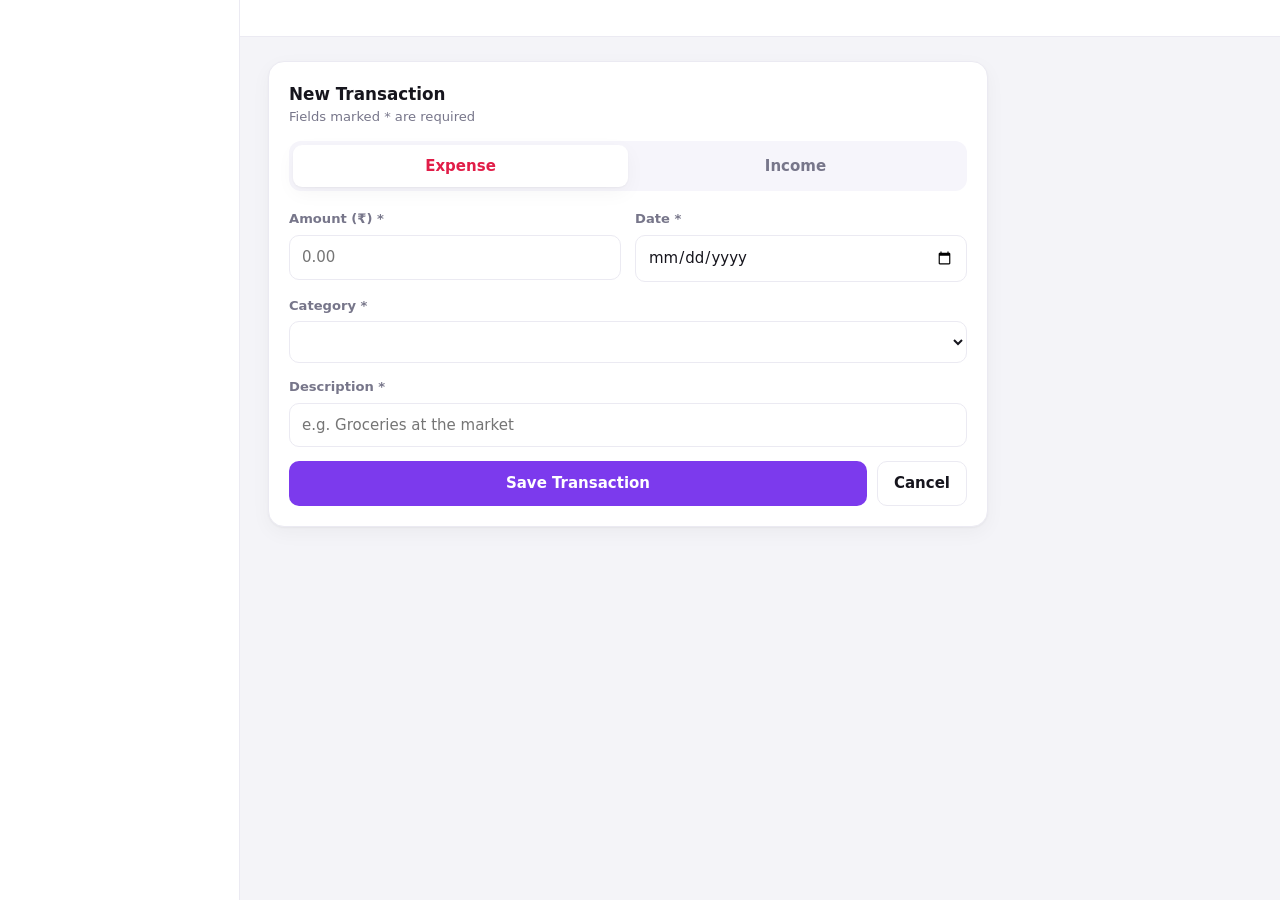
==== add.html @ e3aa0c01 "edited all files" ====
<!DOCTYPE html>
<html lang="en">
<head>
  <meta charset="UTF-8" />
  <meta name="viewport" content="width=device-width, initial-scale=1.0" />
  <title>Add Transaction - Expense Tracker</title>
  <script>
    (function () {
      try {
        var t = localStorage.getItem('expenseTracker.theme');
        if (!t) t = window.matchMedia('(prefers-color-scheme: dark)').matches ? 'dark' : 'light';
        document.documentElement.setAttribute('data-theme', t);
      } catch (e) { document.documentElement.setAttribute('data-theme', 'light'); }
    })();
  </script>
  <link rel="stylesheet" href="css/styles.css" />
  <script defer src="js/storage.js"></script>
  <script defer src="js/validation.js"></script>
  <script defer src="js/core.js"></script>
  <script defer src="js/add.js"></script>
</head>
<body>
  <div class="shell">
    <aside class="sidebar" id="sidebar"></aside>
    <div class="main">
      <div id="debtBanner" hidden></div>
      <header class="topbar" id="topbar"></header>

      <main class="content">
        <section class="panel form-panel">
          <div class="panel-head">
            <div>
              <h2 class="panel-title" id="formTitle">New Transaction</h2>
              <p class="panel-sub">Fields marked * are required</p>
            </div>
          </div>

          <form id="txForm" novalidate autocomplete="off">
            <div class="type-toggle" role="radiogroup" aria-label="Transaction type">
              <input type="radio" name="type" id="typeExpense" value="expense" checked />
              <label for="typeExpense" class="toggle-expense">Expense</label>
              <input type="radio" name="type" id="typeIncome" value="income" />
              <label for="typeIncome" class="toggle-income">Income</label>
            </div>

            <div class="field-row">
              <div class="field">
                <label for="amount">Amount (₹) *</label>
                <input id="amount" name="amount" type="text" inputmode="decimal" placeholder="0.00" aria-describedby="amountError" />
                <small class="error" id="amountError" aria-live="polite"></small>
              </div>
              <div class="field">
                <label for="date">Date *</label>
                <input id="date" name="date" type="date" aria-describedby="dateError" />
                <small class="error" id="dateError" aria-live="polite"></small>
              </div>
            </div>

            <div class="field">
              <label for="category">Category *</label>
              <select id="category" name="category" aria-describedby="categoryError"></select>
              <small class="error" id="categoryError" aria-live="polite"></small>
            </div>

            <div class="field">
              <label for="description" id="descriptionLabel">Description *</label>
              <input id="description" name="description" type="text" maxlength="60" placeholder="e.g. Groceries at the market" aria-describedby="descriptionError" />
              <small class="error" id="descriptionError" aria-live="polite"></small>
            </div>

            <fieldset id="debtFields" class="debt-fields" hidden>
              <legend id="debtLegend">Borrowed money details</legend>
              <div class="field">
                <label for="lender" id="lenderLabel">Borrowed from *</label>
                <input id="lender" name="lender" type="text" maxlength="40" placeholder="Person's name" aria-describedby="lenderError" />
                <small class="error" id="lenderError" aria-live="polite"></small>
              </div>
              <div class="field">
                <label for="repayDays" id="repayDaysLabel">Pay back within (days) *</label>
                <div class="chips" id="repayChips">
                  <button type="button" class="chip" data-days="7">7 days</button>
                  <button type="button" class="chip" data-days="15">15 days</button>
                  <button type="button" class="chip" data-days="20">20 days</button>
                  <button type="button" class="chip" data-days="30">30 days</button>
                </div>
                <input id="repayDays" name="repayDays" type="number" min="1" max="3650" step="1" placeholder="Or enter number of days" aria-describedby="repayDaysError" />
                <small class="error" id="repayDaysError" aria-live="polite"></small>
                <p class="due-preview" id="duePreview"></p>
              </div>
              <label class="checkbox">
                <input type="checkbox" id="repaid" name="repaid" /> <span id="repaidLabel">Already repaid</span>
              </label>
            </fieldset>

            <div class="form-actions">
              <button type="submit" id="submitBtn" class="btn btn-primary">Save Transaction</button>
              <a href="transactions.html" id="cancelBtn" class="btn btn-ghost">Cancel</a>
            </div>
          </form>
        </section>
      </main>
    </div>
  </div>
  <nav class="bottom-nav" id="bottomNav" aria-label="Main"></nav>
</body>
</html>
---- css/styles.css ----
/* ========== Theme ========== */
:root {
  --bg: #f4f4f8;
  --surface: #ffffff;
  --surface-2: #f6f5fb;
  --text: #16151d;
  --text-muted: #77768a;
  --border: #ebeaf2;
  --primary: #7c3aed;
  --primary-hover: #6d28d9;
  --primary-soft: #f1eafe;
  --hero-from: #6d28d9;
  --hero-to: #a855f7;
  --income: #16a34a;
  --income-bg: #e7f7ec;
  --expense: #e11d48;
  --expense-bg: #fdeaef;
  --warning: #c26a06;
  --warning-bg: #fff3e0;
  --blue: #2563eb;
  --blue-bg: #e7efff;
  --teal: #0d9488;
  --teal-bg: #e1f6f3;
  --radius: 16px;
  --radius-sm: 10px;
  --shadow: 0 1px 2px rgba(22, 21, 29, 0.04), 0 6px 20px rgba(22, 21, 29, 0.04);
  --focus: 0 0 0 3px rgba(124, 58, 237, 0.3);
  --sidebar-w: 240px;
  color-scheme: light;
}
[data-theme="dark"] {
  --bg: #0f0e15;
  --surface: #18171f;
  --surface-2: #211f2b;
  --text: #ecebf3;
  --text-muted: #9a98ad;
  --border: #2a2836;
  --primary: #9b6bff;
  --primary-hover: #ad85ff;
  --primary-soft: rgba(155, 107, 255, 0.14);
  --hero-from: #5b21b6;
  --hero-to: #9333ea;
  --income: #22c55e;
  --income-bg: rgba(34, 197, 94, 0.13);
  --expense: #fb7185;
  --expense-bg: rgba(251, 113, 133, 0.13);
  --warning: #fbbf24;
  --warning-bg: rgba(251, 191, 36, 0.12);
  --blue: #60a5fa;
  --blue-bg: rgba(96, 165, 250, 0.14);
  --teal: #2dd4bf;
  --teal-bg: rgba(45, 212, 191, 0.13);
  --shadow: 0 6px 20px rgba(0, 0, 0, 0.35);
  --focus: 0 0 0 3px rgba(155, 107, 255, 0.4);
  color-scheme: dark;
}

/* ========== Base ========== */
*, *::before, *::after { box-sizing: border-box; }
[hidden] { display: none !important; }
html { -webkit-text-size-adjust: 100%; }
body {
  margin: 0;
  font-family: "Inter", "Segoe UI", system-ui, -apple-system, Roboto, Arial, sans-serif;
  background: var(--bg);
  color: var(--text);
  line-height: 1.5;
  font-size: 15px;
}
h1, h2, h3, p { margin: 0; }
a { color: var(--primary); text-decoration: none; }
button, input, select { font: inherit; color: inherit; }
:focus-visible { outline: none; box-shadow: var(--focus); }
.muted { color: var(--text-muted); }

/* ========== Shell ========== */
.shell { display: flex; min-height: 100vh; }
.sidebar {
  width: var(--sidebar-w);
  flex-shrink: 0;
  background: var(--surface);
  border-right: 1px solid var(--border);
  padding: 24px 16px;
  display: flex;
  flex-direction: column;
  gap: 28px;
  position: sticky;
  top: 0;
  height: 100vh;
}
.brand { font-size: 1.35rem; font-weight: 800; letter-spacing: -0.03em; color: var(--text); padding: 0 10px; }
.brand-accent { color: var(--primary); margin-left: 2px; }
.side-nav { display: flex; flex-direction: column; gap: 4px; }
.side-link {
  display: block;
  padding: 10px 12px;
  border-radius: var(--radius-sm);
  color: var(--text-muted);
  font-weight: 600;
  transition: background 0.15s, color 0.15s;
}
.side-link:hover { background: var(--surface-2); color: var(--text); }
.side-link.active { background: var(--primary-soft); color: var(--primary); }
.side-foot { margin-top: auto; display: flex; flex-direction: column; gap: 8px; }
.side-btn { background: none; border: 1px solid var(--border); text-align: left; cursor: pointer; width: 100%; }
.side-note { font-size: 0.78rem; color: var(--text-muted); padding: 0 4px; }

.main { flex: 1; min-width: 0; display: flex; flex-direction: column; }
.topbar {
  display: flex;
  align-items: center;
  gap: 16px;
  padding: 18px 28px;
  background: var(--surface);
  border-bottom: 1px solid var(--border);
}
.top-heading { min-width: 0; }
.page-title { font-size: 1.25rem; font-weight: 750; letter-spacing: -0.02em; }
.page-sub { font-size: 0.85rem; color: var(--text-muted); }
.top-search { flex: 1; max-width: 420px; margin-left: auto; }
.top-search input { background: var(--surface-2); border-color: transparent; }
.top-actions { display: flex; gap: 8px; align-items: center; }
.content { padding: 24px 28px 40px; display: flex; flex-direction: column; gap: 20px; max-width: 1280px; width: 100%; }

.mobile-only { display: none !important; }
.bottom-nav { display: none; }

/* ========== Banner ========== */
.debt-banner {
  display: flex;
  align-items: flex-start;
  gap: 12px;
  padding: 12px 28px;
  background: var(--warning-bg);
  border-bottom: 1px solid var(--warning);
  position: sticky;
  top: 0;
  z-index: 40;
}
.debt-banner.overdue { background: var(--expense-bg); border-color: var(--expense); }
.banner-body { flex: 1; min-width: 0; }
.banner-title { display: block; }
.banner-list { margin: 4px 0 0; padding-left: 18px; font-size: 0.9rem; }
.link-btn { background: none; border: none; padding: 0; color: var(--primary); font-weight: 600; cursor: pointer; text-decoration: underline; }

/* ========== Hero ========== */
.hero {
  background: linear-gradient(120deg, var(--hero-from), var(--hero-to));
  color: #fff;
  border-radius: var(--radius);
  padding: 26px 28px;
  display: flex;
  justify-content: space-between;
  align-items: flex-end;
  gap: 20px;
  flex-wrap: wrap;
  box-shadow: 0 12px 30px rgba(124, 58, 237, 0.25);
}
.hero-label { font-size: 0.9rem; opacity: 0.85; font-weight: 500; }
.hero-value { font-size: 2.4rem; font-weight: 800; letter-spacing: -0.03em; line-height: 1.15; margin-top: 4px; word-break: break-word; }
.hero-sub { font-size: 0.85rem; opacity: 0.8; margin-top: 4px; }
.hero-actions { display: flex; gap: 10px; flex-wrap: wrap; }
.btn-hero { background: rgba(255, 255, 255, 0.16); color: #fff; border: 1px solid rgba(255, 255, 255, 0.35); }
.btn-hero:hover { background: rgba(255, 255, 255, 0.26); }
.btn-hero-solid { background: #fff; color: var(--hero-from); }
.btn-hero-solid:hover { background: #f3eeff; }

/* ========== Stats ========== */
.stats { display: grid; grid-template-columns: repeat(4, 1fr); gap: 16px; }
.stats-3 { grid-template-columns: repeat(3, 1fr); }
.stat {
  background: var(--surface);
  border: 1px solid var(--border);
  border-radius: var(--radius);
  padding: 18px 20px;
  display: flex;
  justify-content: space-between;
  align-items: center;
  gap: 12px;
  box-shadow: var(--shadow);
  min-width: 0;
}
.stat > div { min-width: 0; }
.stat-value { font-size: 1.35rem; font-weight: 750; letter-spacing: -0.02em; word-break: break-word; }
.stat-value.negative { color: var(--expense); }
.stat-label { font-size: 0.82rem; color: var(--text-muted); font-weight: 500; }
.stat-tag {
  flex-shrink: 0;
  min-width: 46px;
  height: 46px;
  padding: 0 8px;
  border-radius: 12px;
  display: grid;
  place-items: center;
  font-size: 0.75rem;
  font-weight: 800;
  letter-spacing: 0.04em;
  color: #fff;
}
.tag-income { background: var(--income); }
.tag-expense { background: var(--expense); }
.tag-pay { background: var(--blue); }
.tag-receive { background: var(--teal); }

/* ========== Panels ========== */
.grid-2 { display: grid; grid-template-columns: minmax(0, 1fr) minmax(0, 1.4fr); gap: 20px; align-items: start; }
.grid-2 + .grid-2 { grid-template-columns: 1fr 1fr; }
.panel {
  background: var(--surface);
  border: 1px solid var(--border);
  border-radius: var(--radius);
  padding: 20px;
  box-shadow: var(--shadow);
  min-width: 0;
}
.panel-head { display: flex; justify-content: space-between; align-items: flex-start; gap: 12px; margin-bottom: 14px; flex-wrap: wrap; }
.panel-title { font-size: 1.05rem; font-weight: 700; }
.panel-sub { font-size: 0.82rem; color: var(--text-muted); }
.sub-title { font-size: 0.9rem; font-weight: 650; margin: 18px 0 8px; }
.empty { text-align: center; color: var(--text-muted); padding: 24px 8px; font-size: 0.92rem; }

/* ========== Badges & pills ========== */
.cat-badge {
  flex-shrink: 0;
  width: 40px;
  height: 40px;
  border-radius: 10px;
  display: grid;
  place-items: center;
  font-size: 0.72rem;
  font-weight: 800;
  letter-spacing: 0.03em;
  background: var(--surface-2);
  border: 1px solid var(--border);
}
.cat-badge.income { color: var(--income); background: var(--income-bg); border-color: transparent; }
.cat-badge.expense { color: var(--expense); background: var(--expense-bg); border-color: transparent; }

.pill {
  display: inline-block;
  padding: 2px 10px;
  border-radius: 999px;
  font-size: 0.75rem;
  font-weight: 700;
  border: 1px solid transparent;
  white-space: nowrap;
}
.pill-income { background: var(--income-bg); color: var(--income); }
.pill-expense { background: var(--surface-2); color: var(--text-muted); border-color: var(--border); }
.pill-pending { background: var(--blue-bg); color: var(--blue); }
.pill-due-soon { background: var(--warning-bg); color: var(--warning); border-color: var(--warning); }
.pill-overdue { background: var(--expense-bg); color: var(--expense); border-color: var(--expense); }
.pill-repaid { background: var(--income-bg); color: var(--income); border-color: var(--income); }

.amount { font-weight: 700; white-space: nowrap; }
.amount.income { color: var(--income); }
.amount.expense { color: var(--text); }

/* ========== Tables ========== */
.tx-table { width: 100%; border-collapse: collapse; }
.tx-table th {
  text-align: left;
  font-size: 0.75rem;
  font-weight: 600;
  color: var(--text-muted);
  text-transform: uppercase;
  letter-spacing: 0.05em;
  padding: 10px 12px;
  background: var(--surface-2);
  border-bottom: 1px solid var(--border);
}
.tx-table th:first-child { border-radius: 8px 0 0 8px; }
.tx-table th:last-child { border-radius: 0 8px 8px 0; }
.tx-table td { padding: 12px; border-bottom: 1px solid var(--border); vertical-align: middle; font-size: 0.9rem; }
.tx-table tbody tr:last-child td { border-bottom: none; }
.tx-table tbody tr:hover td { background: var(--surface-2); }
.num { text-align: right; }
.tx-cell { display: flex; align-items: center; gap: 12px; min-width: 0; }
.tx-text { display: flex; flex-direction: column; min-width: 0; }
.tx-title { font-weight: 650; }
.tx-desc { font-size: 0.8rem; color: var(--text-muted); overflow: hidden; text-overflow: ellipsis; }
.row-actions { display: inline-flex; gap: 6px; justify-content: flex-end; flex-wrap: wrap; }

/* ========== Loans list ========== */
.loan-list { list-style: none; margin: 0; padding: 0; display: flex; flex-direction: column; gap: 10px; }
.loan-item {
  display: grid;
  grid-template-columns: auto 1fr auto;
  align-items: center;
  gap: 8px 12px;
  padding: 12px;
  border: 1px solid var(--border);
  border-radius: 12px;
}
.loan-item.overdue { border-color: var(--expense); }
.loan-item.due-soon { border-color: var(--warning); }
.loan-info { display: flex; flex-direction: column; min-width: 0; }
.loan-right { display: flex; flex-direction: column; align-items: flex-end; gap: 4px; }
.loan-item .btn { grid-column: 2 / -1; justify-self: end; }

/* ========== Summary & charts ========== */
.month-stats { display: grid; grid-template-columns: repeat(4, 1fr); gap: 10px; }
.month-stats > div { background: var(--surface-2); border-radius: var(--radius-sm); padding: 10px 12px; min-width: 0; }
.mini { font-weight: 700; margin-top: 2px; overflow: hidden; text-overflow: ellipsis; white-space: nowrap; }
.mini.income { color: var(--income); }
.mini.expense { color: var(--expense); }
.chart-wrap { position: relative; width: 100%; }
.chart-bar { height: 240px; }
.chart-donut { height: 230px; margin-bottom: 14px; }
.breakdown { list-style: none; margin: 0; padding: 0; }
.breakdown-item { margin-bottom: 10px; }
.breakdown-row { display: flex; justify-content: space-between; gap: 10px; font-size: 0.86rem; margin-bottom: 4px; }
.breakdown-name { font-weight: 600; display: inline-flex; align-items: center; gap: 8px; }
.dot { width: 10px; height: 10px; border-radius: 50%; display: inline-block; }
.bar { height: 6px; background: var(--surface-2); border-radius: 999px; overflow: hidden; }
.bar-fill { height: 100%; border-radius: 999px; }

/* ========== Forms ========== */
.form-panel { max-width: 720px; }
.type-toggle { display: grid; grid-template-columns: 1fr 1fr; background: var(--surface-2); border-radius: 12px; padding: 4px; margin-bottom: 18px; }
.type-toggle input { position: absolute; opacity: 0; pointer-events: none; }
.type-toggle label { text-align: center; padding: 10px; border-radius: 9px; cursor: pointer; font-weight: 650; color: var(--text-muted); transition: all 0.15s; }
.type-toggle input:focus-visible + label { box-shadow: var(--focus); }
#typeExpense:checked + label { background: var(--surface); color: var(--expense); box-shadow: var(--shadow); }
#typeIncome:checked + label { background: var(--surface); color: var(--income); box-shadow: var(--shadow); }

.field { display: flex; flex-direction: column; gap: 6px; margin-bottom: 14px; min-width: 0; }
.field label { font-size: 0.82rem; font-weight: 600; color: var(--text-muted); }
.field-row { display: grid; grid-template-columns: 1fr 1fr; gap: 14px; }
input[type="text"], input[type="number"], input[type="date"], input[type="month"], input[type="search"], select {
  width: 100%;
  padding: 10px 12px;
  min-height: 42px;
  border: 1px solid var(--border);
  border-radius: var(--radius-sm);
  background: var(--surface);
  transition: border-color 0.15s, box-shadow 0.15s;
}
input:focus, select:focus { outline: none; border-color: var(--primary); box-shadow: var(--focus); }
.input-sm { width: auto !important; min-height: 36px !important; padding: 6px 10px !important; }
.is-invalid, .is-invalid:focus { border-color: var(--expense) !important; box-shadow: 0 0 0 3px var(--expense-bg) !important; }
.error { color: var(--expense); font-size: 0.8rem; }
.error:empty { display: none; }

.debt-fields { border: 1px dashed var(--primary); background: var(--primary-soft); border-radius: 12px; padding: 14px 16px 6px; margin: 0 0 14px; }
.debt-fields legend { font-weight: 700; font-size: 0.9rem; padding: 0 6px; }
.chips { display: flex; flex-wrap: wrap; gap: 6px; margin-bottom: 6px; }
.chip { padding: 6px 12px; border-radius: 999px; border: 1px solid var(--border); background: var(--surface); cursor: pointer; font-size: 0.85rem; font-weight: 600; }
.chip:hover { border-color: var(--primary); }
.chip.active { background: var(--primary); border-color: var(--primary); color: #fff; }
.due-preview { font-size: 0.85rem; font-weight: 600; color: var(--primary); }
.checkbox { display: flex; align-items: center; gap: 8px; font-size: 0.9rem; margin-bottom: 8px; cursor: pointer; }
.checkbox input { width: 18px; height: 18px; accent-color: var(--primary); }
.form-actions { display: flex; gap: 10px; margin-top: 8px; }
.form-actions .btn-primary { flex: 1; }

.filters { display: grid; grid-template-columns: repeat(4, minmax(0, 1fr)) auto; gap: 10px; align-items: end; margin-bottom: 14px; }
.filters .field { margin-bottom: 0; }

/* ========== Buttons ========== */
.btn {
  display: inline-flex;
  align-items: center;
  justify-content: center;
  padding: 10px 16px;
  min-height: 42px;
  border-radius: var(--radius-sm);
  border: 1px solid transparent;
  font-weight: 650;
  cursor: pointer;
  white-space: nowrap;
  transition: background 0.15s, border-color 0.15s, transform 0.1s;
}
.btn:active { transform: scale(0.98); }
.btn-primary { background: var(--primary); color: #fff; }
.btn-primary:hover { background: var(--primary-hover); }
.btn-secondary { background: var(--surface-2); border-color: var(--border); color: var(--text); }
.btn-ghost { background: var(--surface); border-color: var(--border); color: var(--text); }
.btn-ghost:hover { background: var(--surface-2); }
.btn-danger { background: var(--expense); color: #fff; }
.btn-danger-ghost { background: var(--surface); border-color: var(--border); color: var(--expense); }
.btn-danger-ghost:hover { background: var(--expense-bg); border-color: var(--expense); }
.btn-success { background: var(--income-bg); color: var(--income); border-color: var(--income); }
.btn-sm { padding: 6px 12px; min-height: 34px; font-size: 0.83rem; }

/* ========== Modal & toast ========== */
.modal { position: fixed; inset: 0; z-index: 100; display: grid; place-items: center; padding: 20px; }
.modal-backdrop { position: absolute; inset: 0; background: rgba(15, 14, 21, 0.55); }
.modal-dialog { position: relative; background: var(--surface); border: 1px solid var(--border); border-radius: var(--radius); padding: 22px; width: 100%; max-width: 460px; box-shadow: 0 20px 50px rgba(0, 0, 0, 0.25); }
.modal-dialog h3 { margin-bottom: 8px; font-size: 1.1rem; }
.modal-dialog p { color: var(--text-muted); }
.modal-actions { display: flex; flex-wrap: wrap; justify-content: flex-end; gap: 8px; margin-top: 20px; }
.toasts { position: fixed; bottom: 20px; right: 20px; z-index: 200; display: grid; gap: 8px; max-width: calc(100% - 40px); }
.toast {
  padding: 12px 16px;
  border-radius: var(--radius-sm);
  background: var(--text);
  color: var(--bg);
  font-weight: 600;
  font-size: 0.9rem;
  border-left: 4px solid var(--income);
  box-shadow: 0 10px 30px rgba(0, 0, 0, 0.2);
  opacity: 0;
  transform: translateY(10px);
  transition: opacity 0.25s, transform 0.25s;
}
.toast.show { opacity: 1; transform: none; }
.toast-error { border-left-color: var(--expense); }

/* ========== Responsive ========== */
@media (max-width: 1100px) {
  .stats { grid-template-columns: repeat(2, 1fr); }
  .stats-3 { grid-template-columns: repeat(3, 1fr); }
  .grid-2, .grid-2 + .grid-2 { grid-template-columns: 1fr; }
  .filters { grid-template-columns: repeat(2, minmax(0, 1fr)); }
  .filters .btn { grid-column: 1 / -1; }
}

@media (max-width: 860px) {
  .sidebar { display: none; }
  .desktop-only { display: none !important; }
  .mobile-only { display: inline-flex !important; }
  .topbar { flex-wrap: wrap; padding: 14px 16px; position: sticky; top: 0; z-index: 30; }
  .top-heading { flex: 1; }
  .top-search { order: 3; flex-basis: 100%; max-width: none; margin: 0; }
  .content { padding: 16px 16px 96px; gap: 16px; }
  .debt-banner { padding: 12px 16px; }

  .bottom-nav {
    display: grid;
    grid-template-columns: repeat(3, 1fr);
    position: fixed;
    left: 0;
    right: 0;
    bottom: 0;
    z-index: 50;
    background: var(--surface);
    border-top: 1px solid var(--border);
    padding: 8px 12px calc(8px + env(safe-area-inset-bottom));
  }
  .bottom-link { text-align: center; padding: 10px 6px; border-radius: 10px; font-weight: 650; font-size: 0.85rem; color: var(--text-muted); }
  .bottom-link.active { color: var(--primary); background: var(--primary-soft); }
  .bottom-add { background: var(--primary); color: #fff !important; margin: 0 10px; }
  .bottom-add.active { background: var(--primary-hover); }
}

@media (max-width: 640px) {
  .hero { padding: 20px; }
  .hero-value { font-size: 2rem; }
  .hero-actions { width: 100%; }
  .hero-actions .btn { flex: 1; }
  .stats, .stats-3 { grid-template-columns: 1fr 1fr; gap: 12px; }
  .stats-3 .stat:last-child { grid-column: 1 / -1; }
  .stat { padding: 14px; flex-direction: column-reverse; align-items: flex-start; }
  .stat-tag { min-width: 40px; height: 40px; }
  .stat-value { font-size: 1.1rem; }
  .panel { padding: 16px; }
  .field-row { grid-template-columns: 1fr; gap: 0; }
  .month-stats { grid-template-columns: 1fr 1fr; }
  .filters { grid-template-columns: 1fr 1fr; }

  /* Tables become stacked rows */
  .tx-table thead { display: none; }
  .tx-table, .tx-table tbody, .tx-table tr, .tx-table td { display: block; width: 100%; }
  .tx-table tr {
    display: grid;
    grid-template-columns: 1fr auto;
    gap: 4px 10px;
    padding: 12px 0;
    border-bottom: 1px solid var(--border);
  }
  .tx-table tbody tr:last-child { border-bottom: none; }
  .tx-table td { padding: 0; border: none; }
  .tx-table tbody tr:hover td { background: none; }
  .tx-table td:nth-child(1) { grid-column: 1; grid-row: 1; }
  .tx-table td:nth-child(4) { grid-column: 2; grid-row: 1; align-self: center; }
  .tx-table td:nth-child(2) { grid-column: 1; grid-row: 2; padding-left: 52px; font-size: 0.8rem; }
  .tx-table td:nth-child(3) { grid-column: 2; grid-row: 2; text-align: right; }
  .tx-table td:nth-child(5) { grid-column: 1 / -1; grid-row: 3; padding-top: 6px; }
  .row-actions { width: 100%; }

  .loan-item { grid-template-columns: auto 1fr; }
  .loan-right { grid-column: 2; align-items: flex-start; flex-direction: row; gap: 8px; }
  .loan-item .btn { grid-column: 1 / -1; justify-self: stretch; }

  .modal-actions { flex-direction: column-reverse; }
  .modal-actions .btn { width: 100%; }
  .toasts { left: 14px; right: 14px; bottom: 84px; max-width: none; }
}

@media (prefers-reduced-motion: reduce) {
  *, *::before, *::after { animation: none !important; transition: none !important; }
}
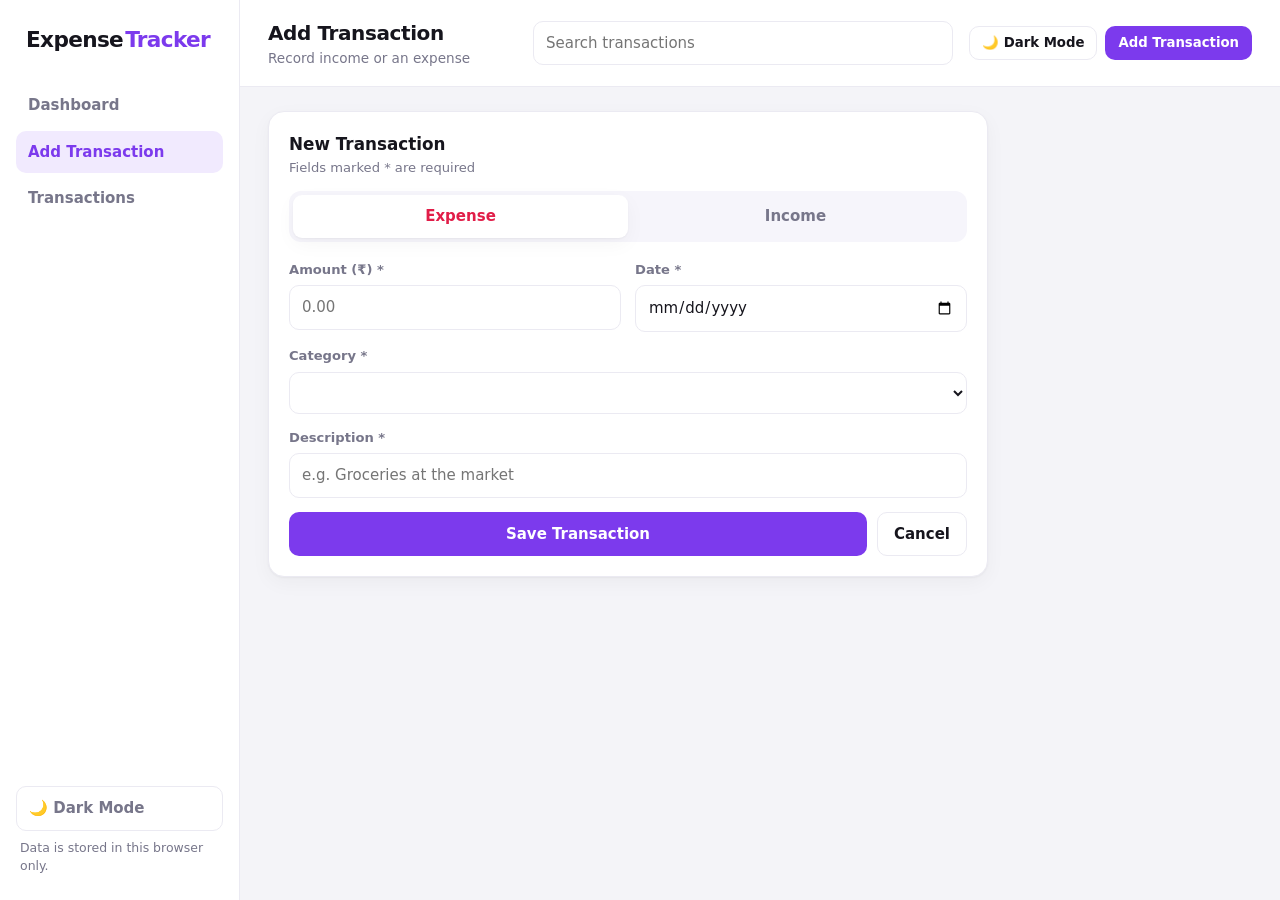
==== commit e4d261ee: "edited all files" ====
--- a/add.html
+++ b/add.html
@@ -21,10 +21,33 @@
 </head>
 <body>
   <div class="shell">
-    <aside class="sidebar" id="sidebar"></aside>
+    <aside class="sidebar" id="sidebar">
+      <a class="brand" href="index.html"><span class="brand-name">Expense</span><span class="brand-accent">Tracker</span></a>
+      <nav class="side-nav" aria-label="Main">
+        <a class="side-link" href="index.html">Dashboard</a>
+        <a class="side-link active" href="add.html" aria-current="page">Add Transaction</a>
+        <a class="side-link" href="transactions.html">Transactions</a>
+      </nav>
+      <div class="side-foot">
+        <button class="side-link side-btn" type="button" data-theme-toggle="">🌙 Dark Mode</button>
+        <p class="side-note">Data is stored in this browser only.</p>
+      </div>
+    </aside>
     <div class="main">
       <div id="debtBanner" hidden></div>
-      <header class="topbar" id="topbar"></header>
+      <header class="topbar" id="topbar">
+        <div class="top-heading">
+          <h1 class="page-title">Add Transaction</h1>
+          <p class="page-sub">Record income or an expense</p>
+        </div>
+        <form class="top-search" action="transactions.html" role="search">
+          <input type="search" name="q" placeholder="Search transactions" aria-label="Search transactions" />
+        </form>
+        <div class="top-actions">
+          <button class="btn btn-ghost btn-sm" type="button" data-theme-toggle="" aria-label="Toggle theme">🌙 Dark Mode</button>
+          <a class="btn btn-primary btn-sm desktop-only" href="add.html">Add Transaction</a>
+        </div>
+      </header>
 
       <main class="content">
         <section class="panel form-panel">
@@ -101,6 +124,10 @@
       </main>
     </div>
   </div>
-  <nav class="bottom-nav" id="bottomNav" aria-label="Main"></nav>
+  <nav class="bottom-nav" id="bottomNav" aria-label="Main">
+    <a class="bottom-link" href="index.html">Home</a>
+    <a class="bottom-link bottom-add active" href="add.html">Add</a>
+    <a class="bottom-link" href="transactions.html">History</a>
+  </nav>
 </body>
 </html>
